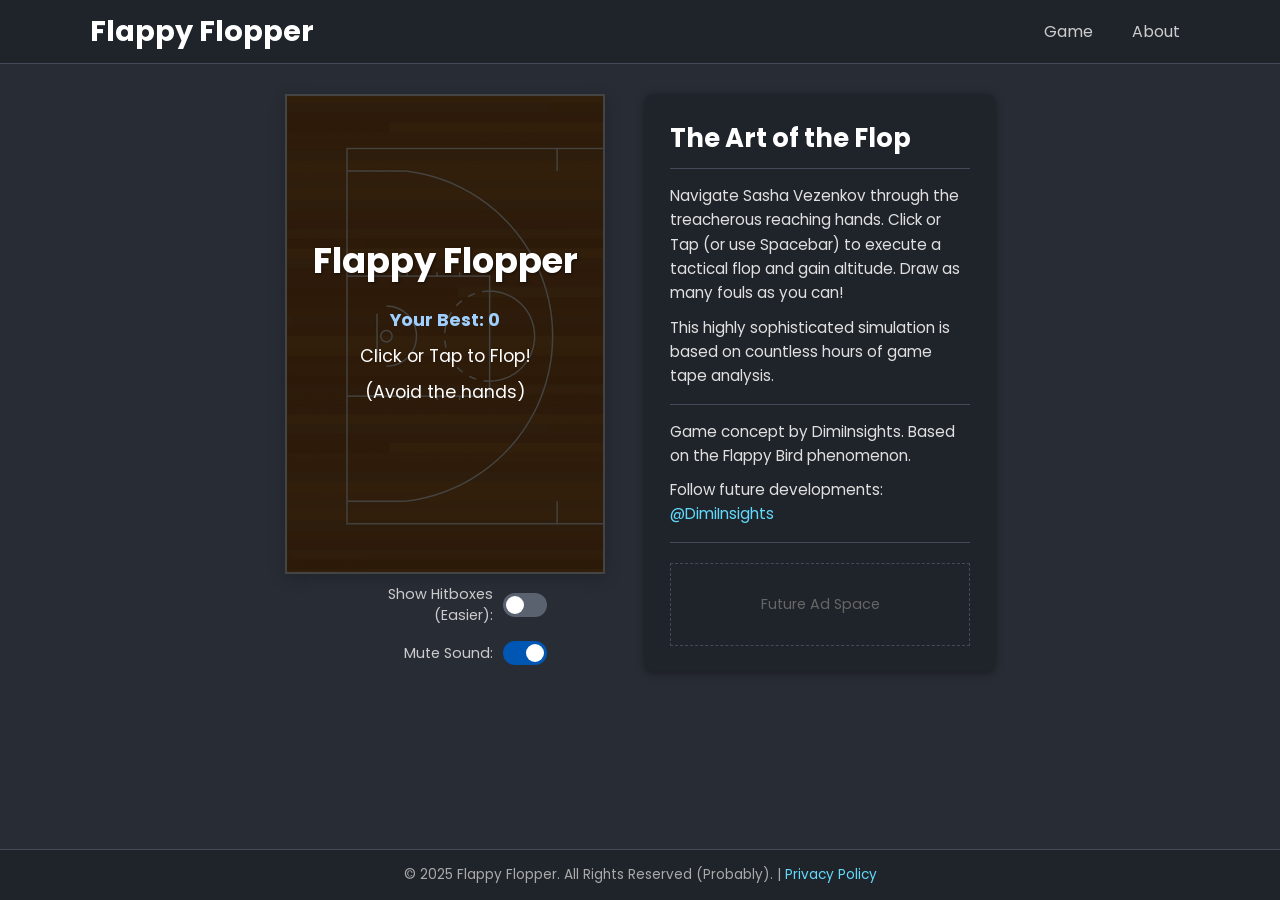
==== index.html @ ebff501d "Update game logic, styles, and add sounds" ====
<!DOCTYPE html>
<html lang="en">
<head>
    <meta charset="UTF-8">
    <meta name="viewport" content="width=device-width, initial-scale=1.0, user-scalable=no">
    <title>Flappy Flopper - Vezenkov Edition</title>
    <link rel="stylesheet" href="style.css">
    <link rel="icon" type="image/png" sizes="32x32" href="favicon-32x32.png">
    <link rel="icon" type="image/png" sizes="16x16" href="favicon-16x16.png">
    <link rel="shortcut icon" href="favicon.ico">
    <link rel="apple-touch-icon" href="apple-touch-icon.png">
    <link rel="icon" type="image/png" sizes="192x192" href="android-chrome-192x192.png">
    <link rel="icon" type="image/png" sizes="512x512" href="android-chrome-512x512.png">
    <meta name="description" content="Play Flappy Flopper! Tap to flop and guide Sasha Vezenkov through a gauntlet of reaching hands in this hilarious Flappy Bird parody web game. How many fouls can you draw?">
    <!-- Google Font -->
    <link rel="preconnect" href="https://fonts.googleapis.com">
    <link rel="preconnect" href="https://fonts.gstatic.com" crossorigin>
    <link href="https://fonts.googleapis.com/css2?family=Poppins:wght@400;700&display=swap" rel="stylesheet">
    <!-- Font Awesome for Icons -->
    <link rel="stylesheet" href="https://cdnjs.cloudflare.com/ajax/libs/font-awesome/6.2.0/css/all.min.css" integrity="sha512-xh6O/CkQoPOWDdYTDqeRdPCVd1SpvCA9XXcUnZS2FmJNp1coAFzvtCN9BmamE+4aHK8yyUHUSCcJHgXloTyT2A==" crossorigin="anonymous" referrerpolicy="no-referrer" />
    <!-- Social Media Meta Tags -->
    <meta property="og:title" content="Flappy Flopper - The Vezenkov Foul-Drawing Game!" />
    <meta property="og:type" content="website" />
    <meta property="og:url" content="https://greekstreams.github.io/flappyflopper/" /> <!-- Replace with your actual URL -->
    <meta property="og:image" content="https://greekstreams.github.io/flappyflopper/social-preview.jpg" /> <!-- Replace with your actual image path -->
    <meta property="og:image:width" content="1200" />
    <meta property="og:image:height" content="630" />
    <meta property="og:description" content="Tap to flop! Guide Sasha Vezenkov through a gauntlet of reaching hands in this hilarious Flappy Bird parody. How many fouls can you draw?" />
    <meta property="og:site_name" content="Flappy Flopper" />
    <!-- Twitter Card data -->
    <meta name="twitter:card" content="summary_large_image" />
    <meta name="twitter:site" content="@DimiInsights" /> <!-- Replace if needed -->
    <meta name="twitter:creator" content="@DimiInsights" /> <!-- Replace if needed -->
    <meta name="twitter:title" content="Flappy Flopper - The Vezenkov Foul-Drawing Game!" />
    <meta name="twitter:description" content="Tap to flop! Guide Sasha Vezenkov through a gauntlet of reaching hands in this hilarious Flappy Bird parody. How many fouls can you draw?" />
    <meta name="twitter:image" content="https://greekstreams.github.io/flappyflopper/social-preview.jpg" /> <!-- Replace with your actual image path -->
    <!-- Google tag (gtag.js) -->
    <script async src="https://www.googletagmanager.com/gtag/js?id=G-4GRDCX3FK1"></script>
    <script>
      window.dataLayer = window.dataLayer || [];
      function gtag(){dataLayer.push(arguments);}
      gtag('js', new Date());
      gtag('config', 'G-4GRDCX3FK1');
    </script>
</head>
<body>

    <div class="page-wrapper">

        <header class="main-header">
            <div class="container">
                <h1 class="logo">Flappy Flopper</h1>
                <nav class="main-nav">
                    <a href="index.html">Game</a>
                    <a href="about.html">About</a>
                </nav>
            </div>
        </header>

        <main class="main-content container">
            <!-- Game Column -->
            <div class="game-column">

                <div id="game-container">
                    <canvas id="gameCanvas" width="320" height="480"></canvas>
                    <!-- Start Screen -->
                    <div id="start-screen" class="overlay visible">
                        <h1>Flappy Flopper</h1>
                        <p id="high-score-display-start">Your Best: 0</p>
                        <p>Click or Tap to Flop!</p>
                        <p>(Avoid the hands)</p>
                    </div>
                    <!-- Game Over Screen -->
                    <div id="game-over-screen" class="overlay">
                        <h2 id="game-over-message">Game Over!</h2>
                        <p>Fouls Drawn: <span id="final-score">0</span></p>
                        <p id="high-score-display-end">Your Best: 0</p>
                        <button id="restart-button" class="game-button">Restart</button>
                        <div class="share-section">
                            <p>Share Score:</p>
                            <button id="share-native" class="share-button native-share hidden">
                                <i class="fas fa-share-alt"></i> Share
                            </button>
                            <a href="#" id="share-twitter" class="share-button twitter fallback-share hidden" target="_blank" rel="noopener noreferrer"><i class="fab fa-twitter"></i></a>
                            <a href="#" id="share-facebook" class="share-button facebook fallback-share hidden" target="_blank" rel="noopener noreferrer"><i class="fab fa-facebook-f"></i></a>
                            <button id="copy-link" class="share-button copy"><i class="fas fa-link"></i></button>
                            <span id="copy-feedback" class="copy-feedback"></span>
                        </div>
                    </div>
                    <!-- Score Display (inside game-container) -->
                    <div id="score-display">Fouls Drawn: 0</div>
                    <!-- Notification Area (Modified) -->
                    <div id="achievement-notification" class="achievement-toast hidden">
                        <!-- Removed H3 -->
                        <p id="achievement-name"></p> <!-- Displays the random message -->
                        <p id="achievement-desc"></p> <!-- Can display secondary message or be empty -->
                    </div>
                </div><!-- End #game-container -->

                <!-- Toggle Switch Container (Existing for Hitbox) -->
                <div class="toggle-switch-container">
                    <label for="hitboxToggle" class="toggle-label">Show Hitboxes (Easier):</label>
                    <label class="switch">
                        <input type="checkbox" id="hitboxToggle">
                        <span class="slider round"></span>
                    </label>
                </div>

                <!-- Toggle Switch Container for Mute -->
                <div class="toggle-switch-container">
                    <label for="muteToggle" class="toggle-label">Mute Sound:</label>
                    <label class="switch">
                        <input type="checkbox" id="muteToggle">
                        <span class="slider round"></span>
                    </label>
                </div>

            </div><!-- End .game-column -->

            <!-- Info Column -->
            <aside class="info-column">
                <h2>The Art of the Flop</h2>
                <p>Navigate Sasha Vezenkov through the treacherous reaching hands. Click or Tap (or use Spacebar) to execute a tactical flop and gain altitude. Draw as many fouls as you can!</p>
                <p>This highly sophisticated simulation is based on countless hours of game tape analysis.</p>
                <!-- Removed static achievement list -->
                <hr>
                <p>Game concept by DimiInsights. Based on the Flappy Bird phenomenon.</p>
                <p>Follow future developments: <a href="https://x.com/DimiInsights" target="_blank">@DimiInsights</a></p>
                <hr>
                 <!-- Placeholder for Ads later -->
                 <div class="ad-placeholder">Future Ad Space</div>
            </aside>
        </main>

        <footer class="main-footer">
            <div class="container">
                <p>© 2025 Flappy Flopper. All Rights Reserved (Probably). | <a href="privacy.html">Privacy Policy</a></p>
            </div>
        </footer>

    </div> <!-- End page-wrapper -->

    <script src="game.js"></script>
</body>
</html>
---- style.css ----
/* Reset and Base Styles */
* {
    margin: 0;
    padding: 0;
    box-sizing: border-box;
}

html, body {
    height: 100%;
    font-family: 'Poppins', sans-serif;
    color: #e0e0e0; /* Light text for dark background */
    background-color: #282c34; /* Dark background */
}

a {
    color: #61dafb; /* A contrasting link color */
    text-decoration: none;
}

a:hover {
    text-decoration: underline;
}

hr {
    border: none;
    border-top: 1px solid #444b58;
    margin: 15px 0;
}

/* Helper Class */
.hidden {
    display: none !important; /* Use !important to ensure it overrides other display properties */
}

/* Structure */
.page-wrapper {
    display: flex;
    flex-direction: column;
    min-height: 100vh;
}

.container {
    width: 90%;
    max-width: 1100px; /* Max width for content */
    margin: 0 auto; /* Center container */
}

/* Header */
.main-header {
    background-color: #1f232a; /* Slightly lighter dark */
    padding: 10px 0;
    border-bottom: 1px solid #444b58;
}

.main-header .container {
    display: flex;
    justify-content: space-between;
    align-items: center;
    flex-wrap: wrap;
}

.logo {
    font-size: 1.8em;
    font-weight: 700;
    color: #ffffff;
}

.main-nav {
    margin-left: auto; /* Push nav to the right side */
}

.main-nav a {
    color: #ccc;
    margin-left: 15px; /* Spacing between nav links */
    padding: 5px 10px;
    border-radius: 4px;
    transition: background-color 0.2s ease;
}

.main-nav a:hover {
    background-color: #444b58;
    text-decoration: none;
}

/* Adjust Header layout on smaller screens */
@media (max-width: 768px) {
    .main-header .container {
        flex-direction: column; /* Stack logo and nav */
        gap: 10px;
    }
     .logo {
        width: 100%;
        text-align: center;
        margin-bottom: 0;
    }
     .main-nav {
        width: 100%;
        text-align: center;
        margin-left: 0;
    }
     .main-nav a {
        margin: 0 5px;
    }
}


/* Main Content Area */
.main-content {
    flex: 1;
    display: flex;
    align-items: flex-start;
    justify-content: center;
    padding: 30px 0;
    gap: 40px;
    flex-wrap: wrap;
}

/* Game Column */
.game-column {
    flex: 0 1 auto;
    display: flex;
    flex-direction: column;
    align-items: center;
    justify-content: flex-start;
}

/* Info Column */
.info-column {
    flex: 0 1 350px;
    background-color: #1f232a;
    padding: 25px;
    border-radius: 8px;
    box-shadow: 0 2px 10px rgba(0, 0, 0, 0.4);
}

.info-column h2 {
    color: #ffffff;
    margin-bottom: 15px;
    font-size: 1.6em;
    border-bottom: 1px solid #444b58;
    padding-bottom: 10px;
}

.info-column p {
    line-height: 1.6;
    margin-bottom: 10px;
    font-size: 0.95em;
}

/* Removed achievement list styles */

.ad-placeholder {
    margin-top: 20px;
    padding: 30px 10px;
    border: 1px dashed #444b58;
    text-align: center;
    color: #666;
    font-size: 0.9em;
}


/* Footer */
.main-footer {
    background-color: #1f232a;
    padding: 15px 0;
    text-align: center;
    font-size: 0.85em;
    color: #aaa;
    border-top: 1px solid #444b58;
}


/* --- Game Specific Styles --- */

/* Game Container Itself */
#game-container {
    position: relative;
    border: 2px solid #444;
    box-shadow: 0 4px 15px rgba(0, 0, 0, 0.2);
    width: 320px;
    height: 480px;
    overflow: hidden;
    background-color: #3a3f47; /* Fallback background */
}

canvas { display: block; }

/* Score Display (Inside Game Container) */
#score-display {
    position: absolute;
    top: 15px;
    left: 50%;
    transform: translateX(-50%);
    width: auto;
    text-align: center;
    color: white;
    font-size: 20px;
    font-weight: 700;
    text-shadow: 2px 2px 4px rgba(0, 0, 0, 0.6);
    z-index: 10;
    pointer-events: none;
    transition: transform 0.1s ease-out, color 0.1s ease-out;
}
#score-display.pop { transform: scale(1.2) translateX(-50%); color: #FFD700; }

/* Overlays (Start/Game Over) */
#start-screen, #game-over-screen {
    position: absolute; top: 0; left: 0; width: 100%; height: 100%;
    background-color: rgba(0, 0, 0, 0.7); color: white; display: flex; flex-direction: column;
    justify-content: center; align-items: center; text-align: center;
    padding: 20px; box-sizing: border-box; z-index: 20;
    opacity: 0; visibility: hidden; transition: opacity 0.4s ease-in-out, visibility 0s linear 0.4s;
    pointer-events: none;
}
#start-screen { padding-bottom: 40px; justify-content: center; }
#start-screen.visible, #game-over-screen.visible {
    opacity: 1; visibility: visible; transition-delay: 0s; pointer-events: auto;
}

#start-screen h1, #game-over-screen h2 { font-size: 2.2em; margin-bottom: 15px; text-shadow: 1px 1px 3px rgba(0, 0, 0, 0.5); }
#start-screen p, #game-over-screen p { font-size: 1.1em; margin-bottom: 10px; }

/* High Score Display Styling */
#high-score-display-start,
#high-score-display-end {
    font-size: 1em;
    color: #a0d0ff;
    margin-top: 5px;
    margin-bottom: 10px;
    font-weight: bold;
}
#high-score-display-start { margin-bottom: 20px; }

/* General Game Button Style */
.game-button {
    padding: 12px 25px; font-size: 1.1em; font-weight: 700; font-family: 'Poppins', sans-serif; cursor: pointer; margin-top: 15px; background-color: #4CAF50; color: white; border: none; border-radius: 5px; box-shadow: 0 2px 5px rgba(0, 0, 0, 0.3); transition: background-color 0.2s ease, transform 0.1s ease;
}
.game-button:hover { background-color: #45a049; }
.game-button:active { transform: scale(0.98); }

#game-over-message { font-style: italic; margin-top: 5px; margin-bottom: 15px; font-size: 1.2em; color: #ffdddd; }

/* Share Button Styles */
.share-section { margin-top: 25px; border-top: 1px solid rgba(255, 255, 255, 0.3); padding-top: 15px; width: 90%; }
.share-section p { font-size: 0.9em; margin-bottom: 10px; font-weight: bold; }
.share-button { display: inline-block; width: 40px; height: 40px; line-height: 40px; border-radius: 50%; color: white; text-align: center; font-size: 1.2em; margin: 5px 5px; text-decoration: none; transition: transform 0.2s ease, background-color 0.2s ease; border: none; cursor: pointer; vertical-align: middle; padding: 0; }
.share-button:hover { transform: scale(1.1); }
.share-button.twitter { background-color: #1DA1F2; }
.share-button.facebook { background-color: #1877F2; }
.share-button.copy { background-color: #777777; }
.share-button.native-share { background-color: #6c757d; width: auto; height: auto; line-height: normal; padding: 8px 15px; border-radius: 20px; font-size: 1em; vertical-align: middle; }
.share-button.native-share i { margin-right: 5px; }
.share-button.native-share:hover { background-color: #5a6268; transform: scale(1.05); }
.share-button.copy:focus { outline: none; }
.copy-feedback { display: inline-block; margin-left: 10px; font-size: 0.8em; color: #aaffaa; opacity: 0; transition: opacity 0.3s ease-in-out; }
.copy-feedback.visible { opacity: 1; }

/* Screen Shake */
.page-wrapper.shake #game-container { animation: shake 0.15s linear; }
@keyframes shake { 0%, 100% { transform: translateX(0); } 25% { transform: translateX(-3px); } 50% { transform: translateX(3px); } 75% { transform: translateX(-2px); } }


/* Toggle Switch Styles */
.toggle-switch-container { display: flex; align-items: center; justify-content: center; width: 100%; max-width: 320px; padding-bottom: 5px; margin-top: 10px; }
.game-column .toggle-switch-container:first-of-type { margin-top: 15px; }
.toggle-label { margin-right: 10px; font-size: 0.9em; color: #ccc; width: 150px; text-align: right; flex-shrink: 0; }
.switch { position: relative; display: inline-block; width: 44px; height: 24px; flex-shrink: 0; }
.switch input { opacity: 0; width: 0; height: 0; }
.slider { position: absolute; cursor: pointer; top: 0; left: 0; right: 0; bottom: 0; background-color: #5a6270; transition: .3s; }
.slider:before { position: absolute; content: ""; height: 18px; width: 18px; left: 3px; bottom: 3px; background-color: white; transition: .3s; }
input:checked + .slider { background-color: #0056b3; }
input:focus + .slider { box-shadow: 0 0 1px #0056b3; }
input:checked + .slider:before { transform: translateX(20px); }
.slider.round { border-radius: 24px; }
.slider.round:before { border-radius: 50%; }


/* Notification Toast (Modified for new approach) */
.achievement-toast {
    position: absolute;
    bottom: 5px; /* Start lower */
    left: 50%;
    transform: translateX(-50%);
    background-color: rgba(40, 100, 40, 0.85); /* Less intense green, more transparent */
    color: #e8f8e8;
    padding: 10px 15px; /* Adjusted padding */
    border-radius: 6px;
    box-shadow: 0 1px 6px rgba(0, 0, 0, 0.4);
    z-index: 100;
    text-align: center;
    width: auto;
    min-width: 180px;
    max-width: 240px;
    opacity: 0;
    visibility: hidden;
    transition: opacity 0.4s ease-in-out, visibility 0s linear 0.4s, bottom 0.4s ease-in-out;
    pointer-events: none;
}
.achievement-toast.visible {
    opacity: 1;
    visibility: visible;
    bottom: 15px; /* End position */
    transition: opacity 0.4s ease-in-out, visibility 0s linear 0s, bottom 0.4s ease-in-out;
}
/* Removed H3 styles */
#achievement-name { /* Styles for the main message line */
    font-style: normal;
    font-weight: bold;
    font-size: 0.9em;
    margin-bottom: 2px;
    color: #fff; /* Make primary message white */
}
#achievement-desc { /* Styles for the secondary message line (if used) */
    font-size: 0.8em;
    margin: 0;
    line-height: 1.2;
    color: #d0e0d0; /* Slightly dimmer color */
}

/* --- Responsiveness --- */
@media (max-width: 768px) {
    .container { width: 95%; }
    .main-content { flex-direction: column; align-items: center; padding: 20px 0; gap: 30px; }
    .game-column { order: 1; width: 100%; flex-basis: auto; align-items: center; }
    .info-column { order: 2; flex-basis: auto; width: 95%; max-width: 400px; }
    .main-footer { font-size: 0.8em; }
    .toggle-switch-container { justify-content: space-between; padding-left: 15px; padding-right: 15px; }
    .toggle-label { width: auto; text-align: left; font-size: 0.85em; }
}


/* --- About Page Specific Styles --- */
/* (Keep existing About page styles) */
.main-content .about-content-box { background-color: #1f232a; padding: 30px 40px; border-radius: 8px; box-shadow: 0 2px 10px rgba(0, 0, 0, 0.4); width: 100%; max-width: 800px; margin: 20px auto; flex-grow: 0; flex-shrink: 1; }
.about-content-box h1 { color: #ffffff; margin-bottom: 20px; font-size: 2em; border-bottom: 1px solid #444b58; padding-bottom: 15px; text-align: center; }
.about-content-box h2 { color: #ffffff; margin-top: 25px; margin-bottom: 15px; font-size: 1.6em; border-bottom: 1px solid #444b58; padding-bottom: 10px; }
.about-content-box p { line-height: 1.7; margin-bottom: 15px; font-size: 1em; }
.about-twitter-link { display: inline-block; background-color: #1DA1F2; color: white; padding: 8px 15px; border-radius: 5px; font-weight: 700; transition: background-color 0.2s ease, transform 0.1s ease; }
.about-twitter-link i { margin-right: 8px; }
.about-twitter-link:hover { background-color: #1a91da; text-decoration: none; transform: scale(1.03); }
.back-to-game-button { display: inline-block; padding: 12px 25px; font-size: 1.1em; font-weight: 700; font-family: 'Poppins', sans-serif; cursor: pointer; background-color: #4CAF50; color: white; border: none; border-radius: 5px; box-shadow: 0 2px 5px rgba(0, 0, 0, 0.3); transition: background-color 0.2s ease, transform 0.1s ease; text-decoration: none; }
.back-to-game-button:hover { background-color: #45a049; text-decoration: none; transform: scale(1.03); }
.back-to-game-button:active { transform: scale(0.98); }
@media (max-width: 768px) {
    .main-content .about-content-box { padding: 20px 25px; margin: 10px auto; }
    .about-content-box h1 { font-size: 1.8em; }
    .about-content-box h2 { font-size: 1.4em; }
    .about-content-box p { font-size: 0.95em; }
}
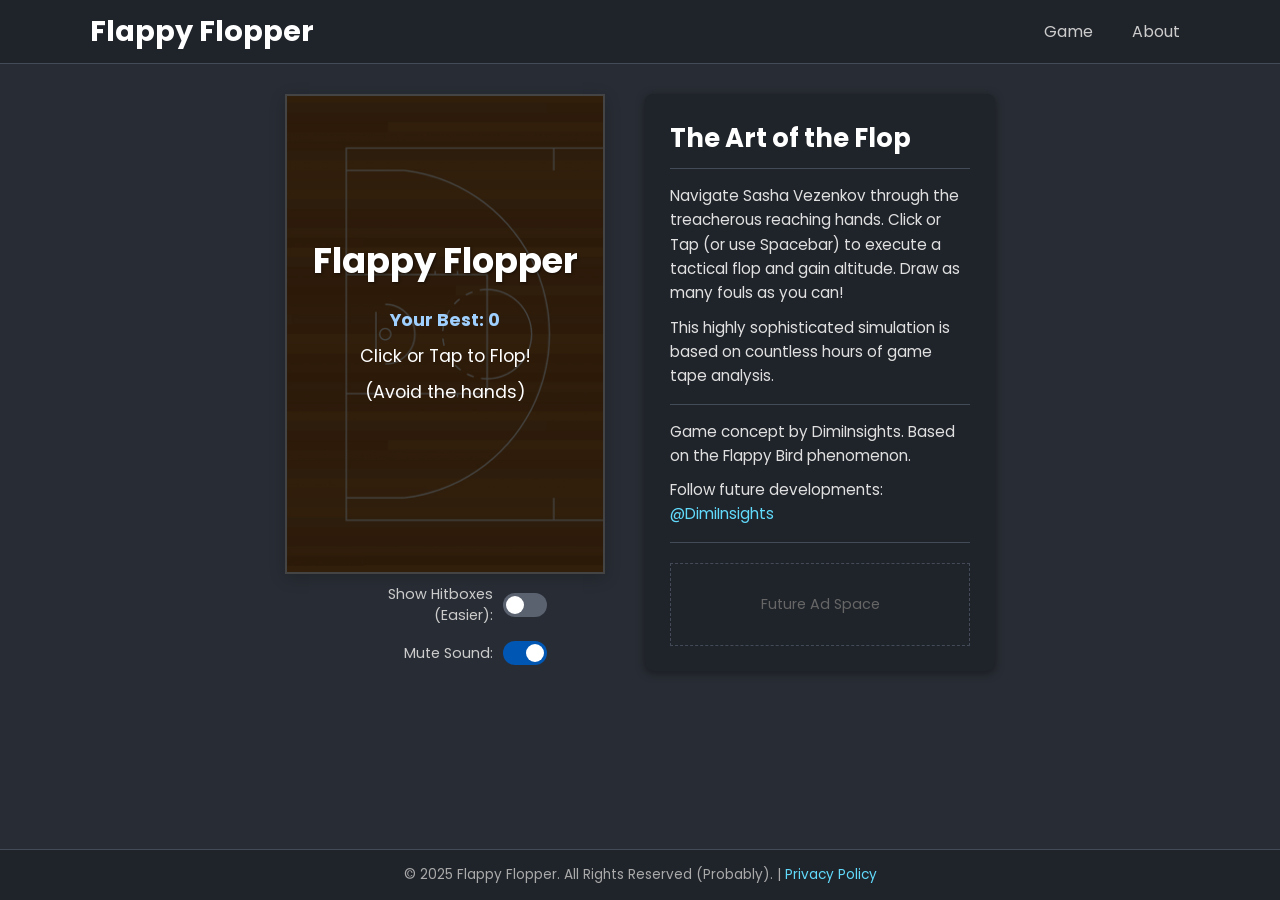
==== commit 0e967c34: "feat: add SEO metadata and VideoGame structured data" ====
--- a/index.html
+++ b/index.html
@@ -3,7 +3,9 @@
 <head>
     <meta charset="UTF-8">
     <meta name="viewport" content="width=device-width, initial-scale=1.0, user-scalable=no">
-    <title>Flappy Flopper - Vezenkov Edition</title>
+    <title>Flappy Flopper — The Sasha Vezenkov Flopping Game</title>
+    <link rel="canonical" href="https://greekstreams.github.io/flappyflopper/">
+    <meta name="robots" content="index, follow">
     <link rel="stylesheet" href="style.css">
     <link rel="icon" type="image/png" sizes="32x32" href="favicon-32x32.png">
     <link rel="icon" type="image/png" sizes="16x16" href="favicon-16x16.png">
@@ -11,7 +13,7 @@
     <link rel="apple-touch-icon" href="apple-touch-icon.png">
     <link rel="icon" type="image/png" sizes="192x192" href="android-chrome-192x192.png">
     <link rel="icon" type="image/png" sizes="512x512" href="android-chrome-512x512.png">
-    <meta name="description" content="Play Flappy Flopper! Tap to flop and guide Sasha Vezenkov through a gauntlet of reaching hands in this hilarious Flappy Bird parody web game. How many fouls can you draw?">
+    <meta name="description" content="Tap to flop! Guide Sasha Vezenkov through defenders' arms in this EuroLeague-themed Flappy Bird parody. How many fouls can you draw?">
     <!-- Google Font -->
     <link rel="preconnect" href="https://fonts.googleapis.com">
     <link rel="preconnect" href="https://fonts.gstatic.com" crossorigin>
@@ -19,20 +21,20 @@
     <!-- Font Awesome for Icons -->
     <link rel="stylesheet" href="https://cdnjs.cloudflare.com/ajax/libs/font-awesome/6.2.0/css/all.min.css" integrity="sha512-xh6O/CkQoPOWDdYTDqeRdPCVd1SpvCA9XXcUnZS2FmJNp1coAFzvtCN9BmamE+4aHK8yyUHUSCcJHgXloTyT2A==" crossorigin="anonymous" referrerpolicy="no-referrer" />
     <!-- Social Media Meta Tags -->
-    <meta property="og:title" content="Flappy Flopper - The Vezenkov Foul-Drawing Game!" />
+    <meta property="og:title" content="Flappy Flopper — The Sasha Vezenkov Flopping Game" />
     <meta property="og:type" content="website" />
     <meta property="og:url" content="https://greekstreams.github.io/flappyflopper/" /> <!-- Replace with your actual URL -->
     <meta property="og:image" content="https://greekstreams.github.io/flappyflopper/social-preview.jpg" /> <!-- Replace with your actual image path -->
     <meta property="og:image:width" content="1200" />
     <meta property="og:image:height" content="630" />
-    <meta property="og:description" content="Tap to flop! Guide Sasha Vezenkov through a gauntlet of reaching hands in this hilarious Flappy Bird parody. How many fouls can you draw?" />
+    <meta property="og:description" content="Tap to flop! Guide Sasha Vezenkov through defenders' arms in this EuroLeague-themed Flappy Bird parody. How many fouls can you draw?" />
     <meta property="og:site_name" content="Flappy Flopper" />
     <!-- Twitter Card data -->
     <meta name="twitter:card" content="summary_large_image" />
     <meta name="twitter:site" content="@DimiInsights" /> <!-- Replace if needed -->
     <meta name="twitter:creator" content="@DimiInsights" /> <!-- Replace if needed -->
-    <meta name="twitter:title" content="Flappy Flopper - The Vezenkov Foul-Drawing Game!" />
-    <meta name="twitter:description" content="Tap to flop! Guide Sasha Vezenkov through a gauntlet of reaching hands in this hilarious Flappy Bird parody. How many fouls can you draw?" />
+    <meta name="twitter:title" content="Flappy Flopper — The Sasha Vezenkov Flopping Game" />
+    <meta name="twitter:description" content="Tap to flop! Guide Sasha Vezenkov through defenders' arms in this EuroLeague-themed Flappy Bird parody. How many fouls can you draw?" />
     <meta name="twitter:image" content="https://greekstreams.github.io/flappyflopper/social-preview.jpg" /> <!-- Replace with your actual image path -->
     <!-- Google tag (gtag.js) -->
     <script async src="https://www.googletagmanager.com/gtag/js?id=G-4GRDCX3FK1"></script>
@@ -140,6 +142,17 @@
 
     </div> <!-- End page-wrapper -->
 
-    <script src="game.js"></script>
+        <script src="game.js"></script>
+        <script type="application/ld+json">
+        {
+            "@context": "https://schema.org",
+            "@type": "VideoGame",
+            "name": "Flappy Flopper",
+            "description": "A EuroLeague-themed Flappy Bird parody where you help Sasha Vezenkov draw fouls.",
+            "applicationCategory": "Game",
+            "operatingSystem": "Web",
+            "offers": { "@type": "Offer", "price": "0", "priceCurrency": "USD" }
+        }
+        </script>
 </body>
 </html>
--- a/style.css
+++ b/style.css
@@ -177,13 +177,26 @@
     position: relative;
     border: 2px solid #444;
     box-shadow: 0 4px 15px rgba(0, 0, 0, 0.2);
-    width: 320px;
-    height: 480px;
+    width: min(320px, 95vw);
+    width: min(320px, 95vw, calc(80vh * 2 / 3));
+    width: min(320px, 95vw, calc(80dvh * 2 / 3));
+    height: auto;
+    aspect-ratio: 2 / 3;
     overflow: hidden;
     background-color: #3a3f47; /* Fallback background */
-}
-
-canvas { display: block; }
+    touch-action: none;
+    user-select: none;
+    -webkit-user-select: none;
+}
+
+canvas {
+    display: block;
+    width: 100%;
+    height: 100%;
+    touch-action: none;
+    user-select: none;
+    -webkit-user-select: none;
+}
 
 /* Score Display (Inside Game Container) */
 #score-display {
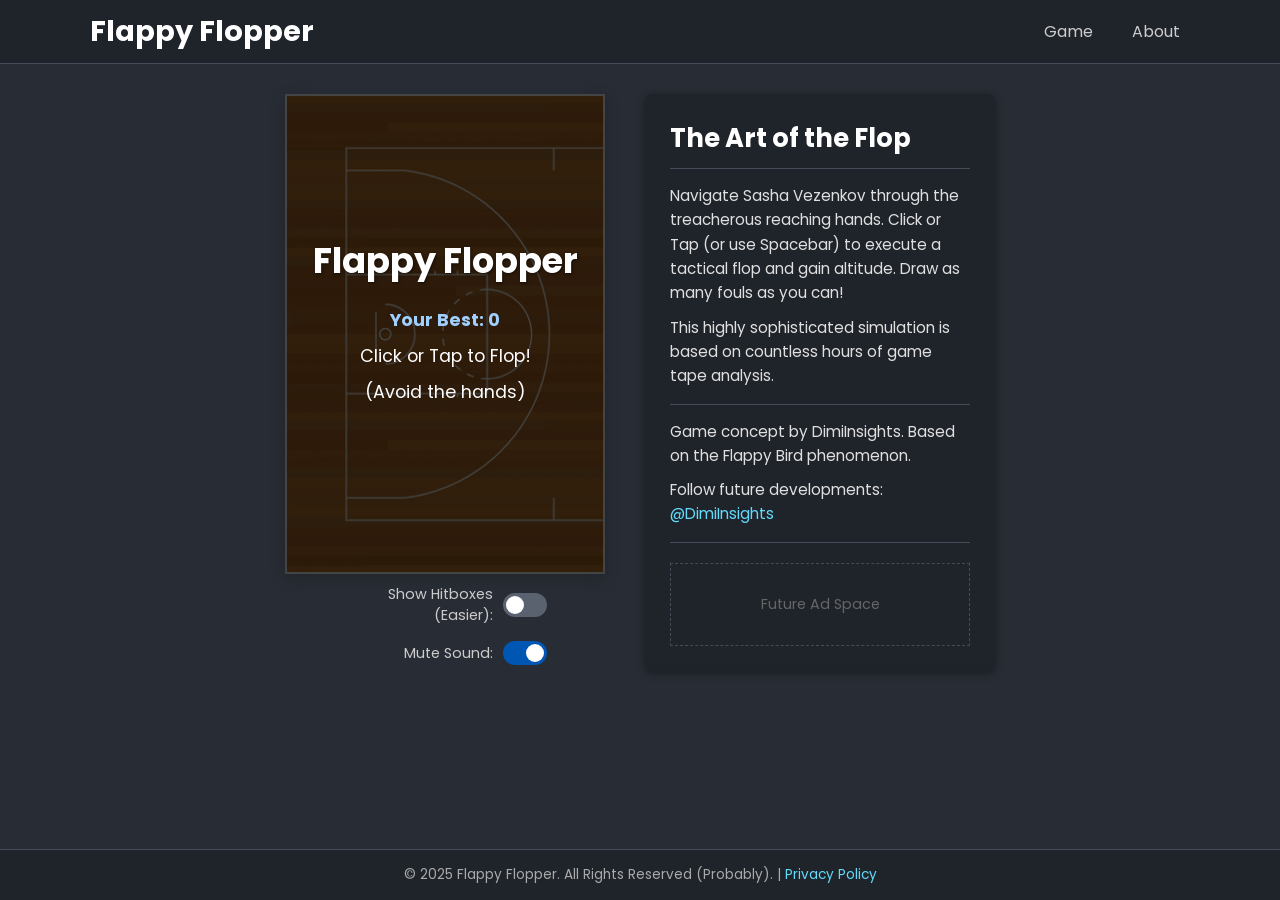
==== commit 76e62c7b: "feat: integrate AdSense H5 Games ads with fallback" ====
--- a/index.html
+++ b/index.html
@@ -6,6 +6,10 @@
     <title>Flappy Flopper — The Sasha Vezenkov Flopping Game</title>
     <link rel="canonical" href="https://greekstreams.github.io/flappyflopper/">
     <meta name="robots" content="index, follow">
+    <!-- [ADSENSE] H5 Games Ads bootstrap -->
+    <script async src="https://pagead2.googlesyndication.com/pagead/js/adsbygoogle.js?client=ca-pub-XXXXXXXXXXXXXXXX" crossorigin="anonymous"></script>
+    <script>window.adsbygoogle = window.adsbygoogle || []; var adBreak = adConfig = function(o) {adsbygoogle.push(o);} </script>
+    <!-- [/ADSENSE] -->
     <link rel="stylesheet" href="style.css">
     <link rel="icon" type="image/png" sizes="32x32" href="favicon-32x32.png">
     <link rel="icon" type="image/png" sizes="16x16" href="favicon-16x16.png">
@@ -63,6 +67,7 @@
             <!-- Game Column -->
             <div class="game-column">
 
+                <p id="challenge-banner" class="hidden" role="status" style="background: #1f232a; border: 1px solid #444b58; border-radius: 5px; color: #fff; font-weight: 700; margin-bottom: 10px; padding: 8px 16px; text-align: center;">Beat 42 fouls!</p>
                 <div id="game-container">
                     <canvas id="gameCanvas" width="320" height="480"></canvas>
                     <!-- Start Screen -->
@@ -78,6 +83,10 @@
                         <p>Fouls Drawn: <span id="final-score">0</span></p>
                         <p id="high-score-display-end">Your Best: 0</p>
                         <button id="restart-button" class="game-button">Restart</button>
+                        <!-- [ADSENSE] Rewarded continuation -->
+                        <button id="reward-continue-button" class="game-button hidden">Watch an ad to continue from your last score</button>
+                        <!-- [/ADSENSE] -->
+                        <button id="share-btn" class="game-button">Share Score</button>
                         <div class="share-section">
                             <p>Share Score:</p>
                             <button id="share-native" class="share-button native-share hidden">
@@ -142,6 +151,13 @@
 
     </div> <!-- End page-wrapper -->
 
+        <script>
+            window.addEventListener('flappyflopper:start', function () {
+                if (new URLSearchParams(window.location.search).get('challenge') === '42') {
+                    document.getElementById('challenge-banner').classList.remove('hidden');
+                }
+            });
+        </script>
         <script src="game.js"></script>
         <script type="application/ld+json">
         {
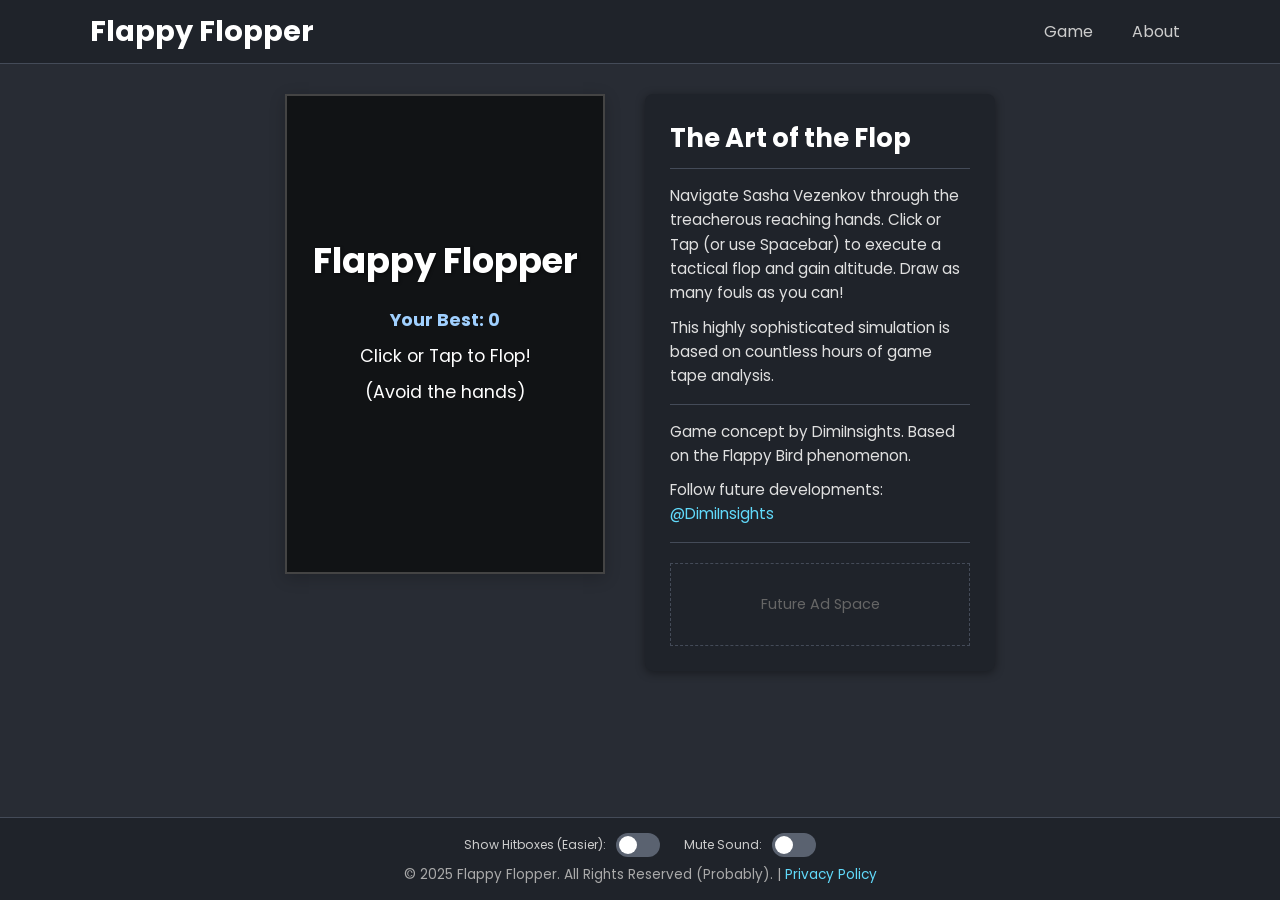
==== commit d77365e0: "feat: redesign game over screen into polished modal overlay" ====
--- a/index.html
+++ b/index.html
@@ -5,6 +5,7 @@
     <meta name="viewport" content="width=device-width, initial-scale=1.0, user-scalable=no">
     <title>Flappy Flopper — The Sasha Vezenkov Flopping Game</title>
     <link rel="canonical" href="https://greekstreams.github.io/flappyflopper/">
+    <link rel="manifest" href="manifest.json">
     <meta name="robots" content="index, follow">
     <!-- [ADSENSE] H5 Games Ads bootstrap -->
     <script async src="https://pagead2.googlesyndication.com/pagead/js/adsbygoogle.js?client=ca-pub-XXXXXXXXXXXXXXXX" crossorigin="anonymous"></script>
@@ -79,24 +80,18 @@
                     </div>
                     <!-- Game Over Screen -->
                     <div id="game-over-screen" class="overlay">
-                        <h2 id="game-over-message">Game Over!</h2>
-                        <p>Fouls Drawn: <span id="final-score">0</span></p>
-                        <p id="high-score-display-end">Your Best: 0</p>
-                        <button id="restart-button" class="game-button">Restart</button>
-                        <!-- [ADSENSE] Rewarded continuation -->
-                        <button id="reward-continue-button" class="game-button hidden">Watch an ad to continue from your last score</button>
-                        <!-- [/ADSENSE] -->
-                        <button id="share-btn" class="game-button">Share Score</button>
-                        <div class="share-section">
-                            <p>Share Score:</p>
-                            <button id="share-native" class="share-button native-share hidden">
-                                <i class="fas fa-share-alt"></i> Share
-                            </button>
-                            <a href="#" id="share-twitter" class="share-button twitter fallback-share hidden" target="_blank" rel="noopener noreferrer"><i class="fab fa-twitter"></i></a>
-                            <a href="#" id="share-facebook" class="share-button facebook fallback-share hidden" target="_blank" rel="noopener noreferrer"><i class="fab fa-facebook-f"></i></a>
-                            <button id="copy-link" class="share-button copy"><i class="fas fa-link"></i></button>
-                            <span id="copy-feedback" class="copy-feedback"></span>
-                        </div>
+                        <section class="game-over-card" role="dialog" aria-modal="true" aria-labelledby="game-over-message">
+                            <h2 id="game-over-message">Game Over!</h2>
+                            <p class="game-over-score">Fouls Drawn: <span id="final-score">0</span></p>
+                            <p id="high-score-display-end">Your Best: 0</p>
+                            <div class="game-over-actions">
+                                <button id="restart-button" class="game-button game-over-restart">Restart</button>
+                                <button id="share-btn" class="game-button game-over-share">Share Score</button>
+                                <!-- [ADSENSE] Rewarded continuation -->
+                                <button id="reward-continue-button" class="game-over-reward hidden">Watch an ad to continue from your last score</button>
+                                <!-- [/ADSENSE] -->
+                            </div>
+                        </section>
                     </div>
                     <!-- Score Display (inside game-container) -->
                     <div id="score-display">Fouls Drawn: 0</div>
@@ -107,24 +102,6 @@
                         <p id="achievement-desc"></p> <!-- Can display secondary message or be empty -->
                     </div>
                 </div><!-- End #game-container -->
-
-                <!-- Toggle Switch Container (Existing for Hitbox) -->
-                <div class="toggle-switch-container">
-                    <label for="hitboxToggle" class="toggle-label">Show Hitboxes (Easier):</label>
-                    <label class="switch">
-                        <input type="checkbox" id="hitboxToggle">
-                        <span class="slider round"></span>
-                    </label>
-                </div>
-
-                <!-- Toggle Switch Container for Mute -->
-                <div class="toggle-switch-container">
-                    <label for="muteToggle" class="toggle-label">Mute Sound:</label>
-                    <label class="switch">
-                        <input type="checkbox" id="muteToggle">
-                        <span class="slider round"></span>
-                    </label>
-                </div>
 
             </div><!-- End .game-column -->
 
@@ -144,6 +121,22 @@
         </main>
 
         <footer class="main-footer">
+            <div class="game-settings-footer" role="group" aria-label="Game settings">
+                <div class="toggle-switch-container">
+                    <label for="hitboxToggle" class="toggle-label">Show Hitboxes (Easier):</label>
+                    <label class="switch">
+                        <input type="checkbox" id="hitboxToggle">
+                        <span class="slider round"></span>
+                    </label>
+                </div>
+                <div class="toggle-switch-container">
+                    <label for="muteToggle" class="toggle-label">Mute Sound:</label>
+                    <label class="switch">
+                        <input type="checkbox" id="muteToggle">
+                        <span class="slider round"></span>
+                    </label>
+                </div>
+            </div>
             <div class="container">
                 <p>© 2025 Flappy Flopper. All Rights Reserved (Probably). | <a href="privacy.html">Privacy Policy</a></p>
             </div>
@@ -170,5 +163,6 @@
             "offers": { "@type": "Offer", "price": "0", "priceCurrency": "USD" }
         }
         </script>
+        <script>if ('serviceWorker' in navigator) { navigator.serviceWorker.register('sw.js'); }</script>
 </body>
 </html>
--- a/style.css
+++ b/style.css
@@ -169,6 +169,28 @@
     border-top: 1px solid #444b58;
 }
 
+.game-settings-footer {
+    display: flex;
+    flex-wrap: wrap;
+    justify-content: center;
+    align-items: center;
+    gap: 8px 24px;
+    width: min(95%, 700px);
+    margin: 0 auto 8px;
+}
+
+.game-settings-footer .toggle-switch-container {
+    width: auto;
+    max-width: none;
+    margin: 0;
+    padding: 0;
+}
+
+.game-settings-footer .toggle-label {
+    width: auto;
+    text-align: left;
+}
+
 
 /* --- Game Specific Styles --- */
 
@@ -226,12 +248,106 @@
     pointer-events: none;
 }
 #start-screen { padding-bottom: 40px; justify-content: center; }
+#game-over-screen { padding: 12px; }
 #start-screen.visible, #game-over-screen.visible {
     opacity: 1; visibility: visible; transition-delay: 0s; pointer-events: auto;
 }
 
 #start-screen h1, #game-over-screen h2 { font-size: 2.2em; margin-bottom: 15px; text-shadow: 1px 1px 3px rgba(0, 0, 0, 0.5); }
 #start-screen p, #game-over-screen p { font-size: 1.1em; margin-bottom: 10px; }
+
+.game-over-card {
+    width: min(100%, 340px);
+    max-height: 100%;
+    overflow-y: auto;
+    padding: 24px;
+    border: 1px solid rgba(255, 255, 255, 0.2);
+    border-radius: 12px;
+    background: #1f232a;
+    box-shadow: 0 12px 36px rgba(0, 0, 0, 0.45);
+}
+
+#game-over-screen #game-over-message {
+    margin: 0 0 10px;
+    color: #fff;
+    font-size: 1.7em;
+    font-style: normal;
+    text-shadow: none;
+}
+
+#game-over-screen .game-over-score {
+    margin: 0 0 4px;
+    font-size: 1.05em;
+    font-weight: 700;
+}
+
+#game-over-screen #high-score-display-end {
+    margin: 0 0 16px;
+}
+
+.game-over-actions {
+    display: grid;
+    gap: 8px;
+    width: 100%;
+}
+
+.game-over-actions .game-button {
+    width: 100%;
+    min-height: 46px;
+    margin: 0;
+}
+
+.game-over-actions .game-over-restart {
+    min-height: 52px;
+    font-size: 1.15em;
+}
+
+.game-over-actions .game-over-share {
+    border: 1px solid rgba(255, 255, 255, 0.25);
+    background: transparent;
+    box-shadow: none;
+}
+
+.game-over-actions .game-over-share:hover {
+    background: rgba(255, 255, 255, 0.08);
+}
+
+.game-over-reward {
+    justify-self: center;
+    max-width: 100%;
+    padding: 4px 8px;
+    border: 0;
+    background: transparent;
+    color: #a0d0ff;
+    font: inherit;
+    font-size: 0.8em;
+    line-height: 1.35;
+    text-align: center;
+    text-decoration: underline;
+    text-underline-offset: 3px;
+    cursor: pointer;
+}
+
+.game-over-reward:hover {
+    color: #fff;
+}
+
+.game-over-reward:disabled {
+    cursor: default;
+    opacity: 0.65;
+}
+
+@media (max-height: 500px) {
+    #game-over-screen { padding: 8px; }
+    .game-over-card { padding: 12px 18px; }
+    #game-over-screen #game-over-message { margin-bottom: 4px; font-size: 1.4em; }
+    #game-over-screen .game-over-score { margin-bottom: 0; }
+    #game-over-screen #high-score-display-end { margin-bottom: 8px; }
+    .game-over-actions { gap: 5px; }
+    .game-over-actions .game-button { min-height: 38px; }
+    .game-over-actions .game-over-restart { min-height: 42px; }
+    .game-over-reward { font-size: 0.75em; }
+}
 
 /* High Score Display Styling */
 #high-score-display-start,
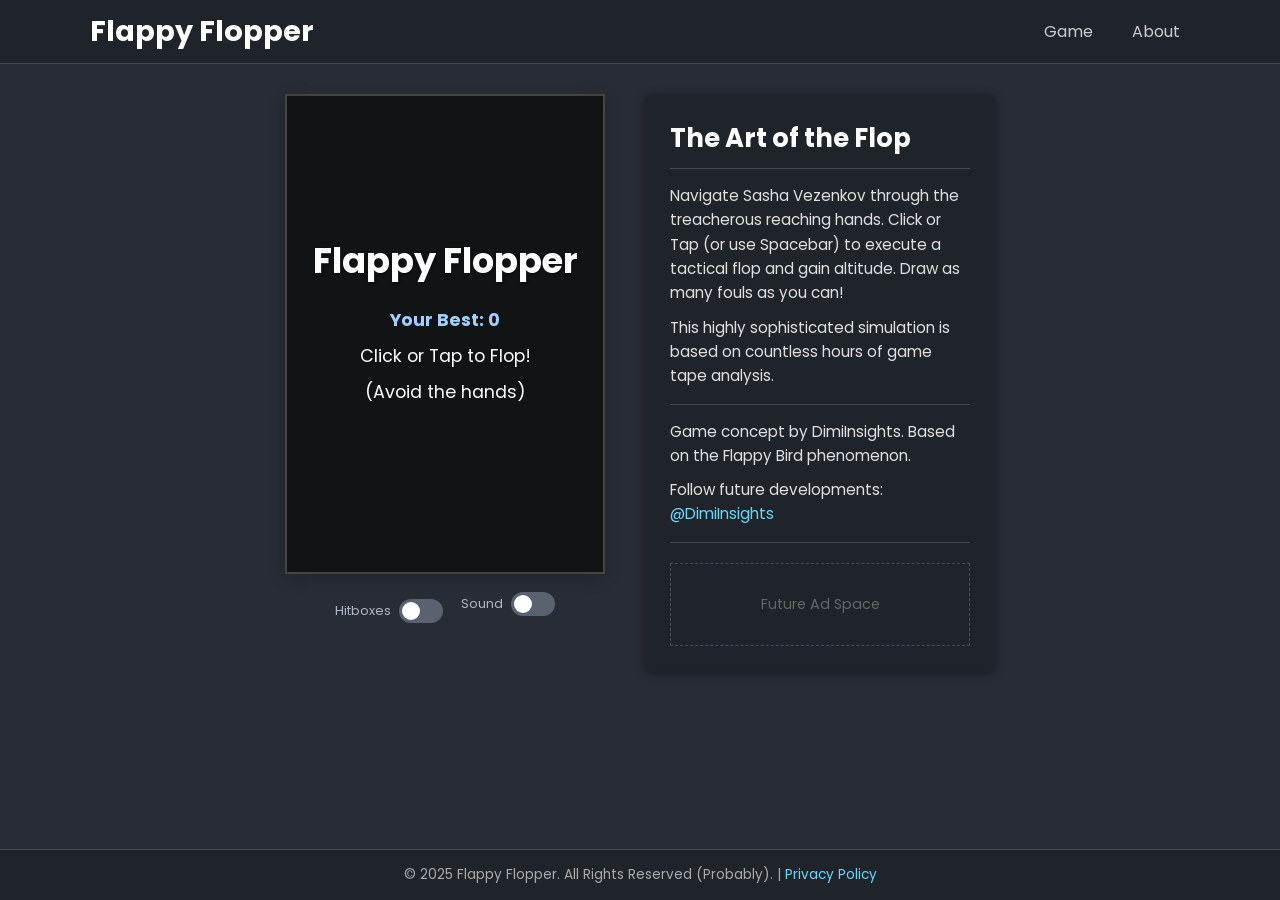
==== commit 9a2d2a1e: "fix: reposition game toggles directly below play screen" ====
--- a/index.html
+++ b/index.html
@@ -103,6 +103,23 @@
                     </div>
                 </div><!-- End #game-container -->
 
+                <div class="game-controls-row" role="group" aria-label="Game settings">
+                    <div class="toggle-switch-container">
+                        <label for="hitboxToggle" class="toggle-label">Hitboxes</label>
+                        <label class="switch">
+                            <input type="checkbox" id="hitboxToggle">
+                            <span class="slider round"></span>
+                        </label>
+                    </div>
+                    <div class="toggle-switch-container">
+                        <label for="muteToggle" class="toggle-label">Sound</label>
+                        <label class="switch">
+                            <input type="checkbox" id="muteToggle">
+                            <span class="slider round"></span>
+                        </label>
+                    </div>
+                </div>
+
             </div><!-- End .game-column -->
 
             <!-- Info Column -->
@@ -121,22 +138,6 @@
         </main>
 
         <footer class="main-footer">
-            <div class="game-settings-footer" role="group" aria-label="Game settings">
-                <div class="toggle-switch-container">
-                    <label for="hitboxToggle" class="toggle-label">Show Hitboxes (Easier):</label>
-                    <label class="switch">
-                        <input type="checkbox" id="hitboxToggle">
-                        <span class="slider round"></span>
-                    </label>
-                </div>
-                <div class="toggle-switch-container">
-                    <label for="muteToggle" class="toggle-label">Mute Sound:</label>
-                    <label class="switch">
-                        <input type="checkbox" id="muteToggle">
-                        <span class="slider round"></span>
-                    </label>
-                </div>
-            </div>
             <div class="container">
                 <p>© 2025 Flappy Flopper. All Rights Reserved (Probably). | <a href="privacy.html">Privacy Policy</a></p>
             </div>
--- a/style.css
+++ b/style.css
@@ -124,6 +124,33 @@
     justify-content: flex-start;
 }
 
+.game-controls-row {
+    display: flex;
+    flex-wrap: wrap;
+    justify-content: center;
+    align-items: center;
+    gap: 8px 18px;
+    width: min(320px, 95vw);
+    margin-top: 10px;
+}
+
+.game-controls-row .toggle-switch-container {
+    width: auto;
+    max-width: none;
+    justify-content: center;
+    gap: 8px;
+    margin: 0;
+    padding: 0;
+}
+
+.game-controls-row .toggle-label {
+    width: auto;
+    margin-right: 0;
+    color: #aeb7c3;
+    font-size: 0.8em;
+    text-align: left;
+}
+
 /* Info Column */
 .info-column {
     flex: 0 1 350px;
@@ -168,29 +195,6 @@
     color: #aaa;
     border-top: 1px solid #444b58;
 }
-
-.game-settings-footer {
-    display: flex;
-    flex-wrap: wrap;
-    justify-content: center;
-    align-items: center;
-    gap: 8px 24px;
-    width: min(95%, 700px);
-    margin: 0 auto 8px;
-}
-
-.game-settings-footer .toggle-switch-container {
-    width: auto;
-    max-width: none;
-    margin: 0;
-    padding: 0;
-}
-
-.game-settings-footer .toggle-label {
-    width: auto;
-    text-align: left;
-}
-
 
 /* --- Game Specific Styles --- */
 
